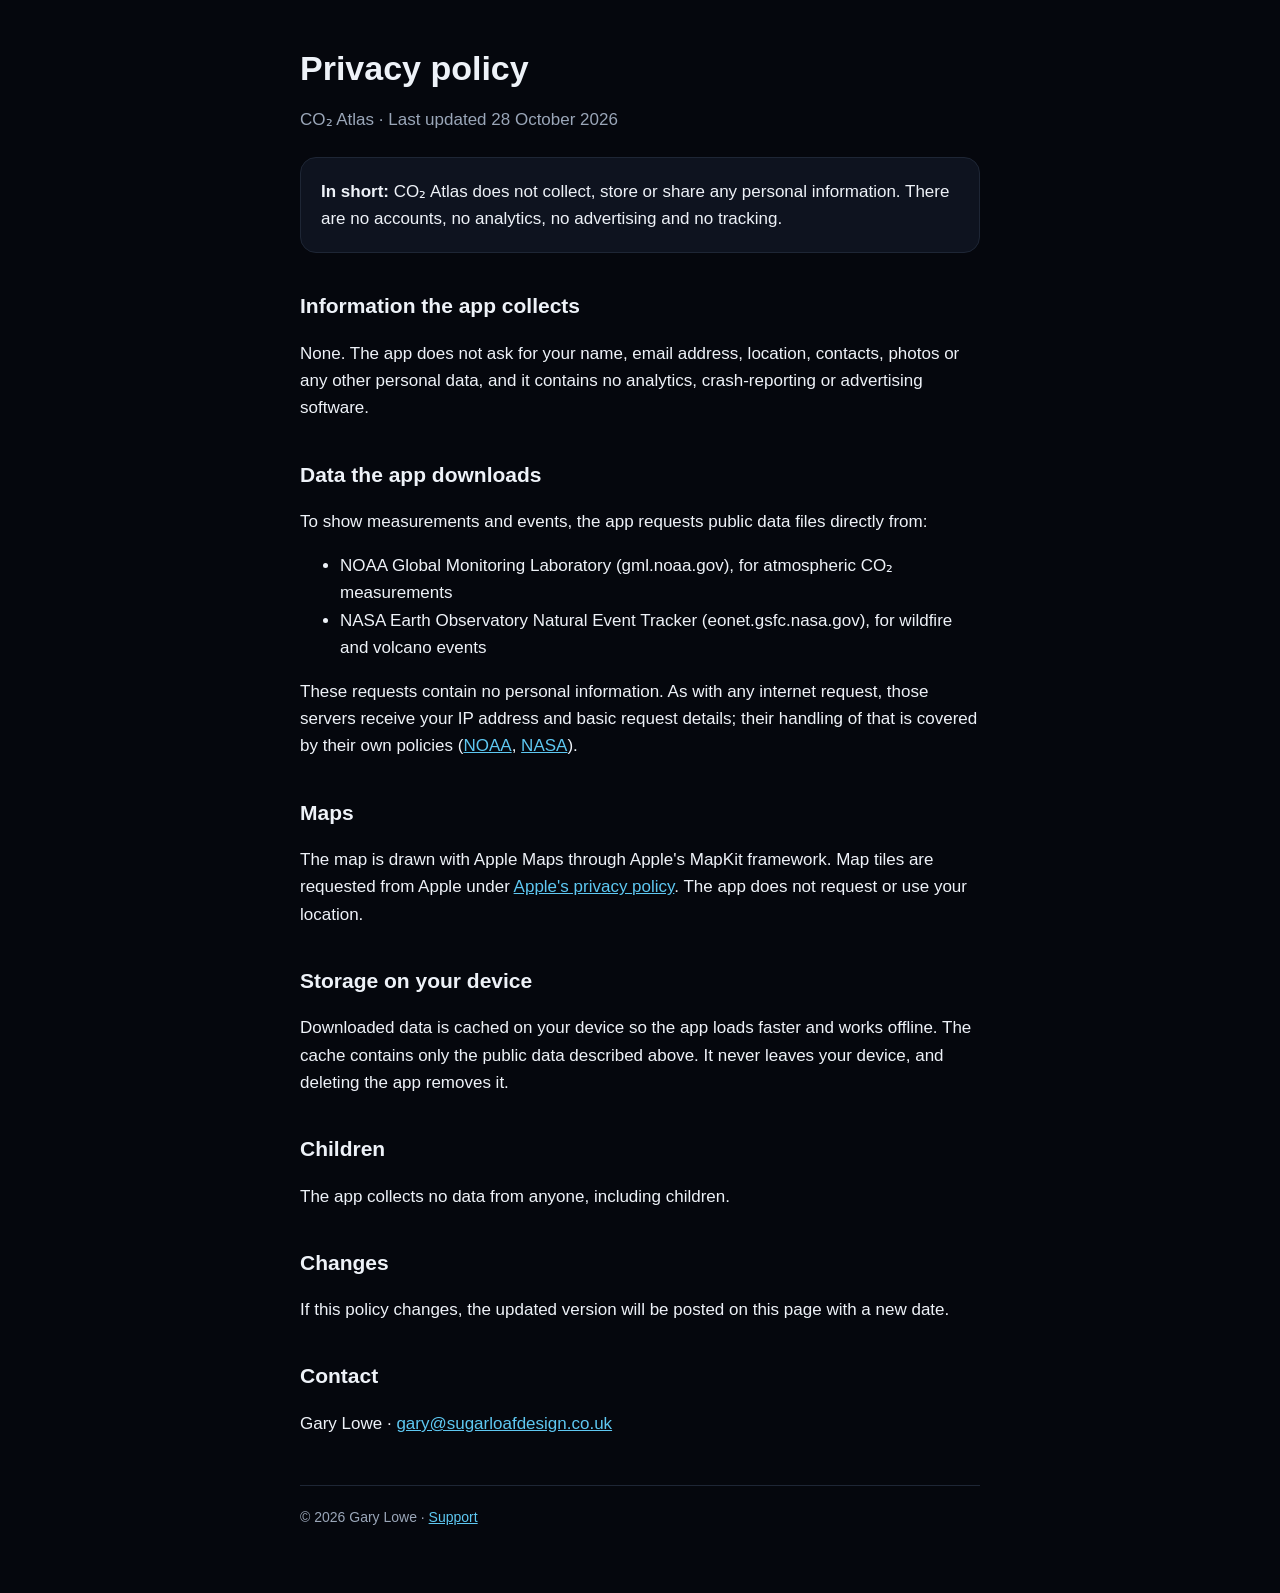
==== privacy.html @ 08dc384f "Add CO₂ Atlas support and privacy pages Co-Authored-By: Claude Opus 5.5 <noreply@anthropic.com>" ====
<!doctype html>
<html lang="en-GB">
<head>
<meta charset="utf-8">
<meta name="viewport" content="width=device-width, initial-scale=1">
<title>CO₂ Atlas – Privacy Policy</title>
<link rel="stylesheet" href="style.css">
</head>
<body>
<main>
<h1>Privacy policy</h1>
<p class="dim">CO₂ Atlas · Last updated 28 October 2026</p>

<div class="card">
<strong>In short:</strong> CO₂ Atlas does not collect, store or share any personal information. There are no accounts, no analytics, no advertising and no tracking.
</div>

<h2>Information the app collects</h2>
<p>None. The app does not ask for your name, email address, location, contacts, photos or any other personal data, and it contains no analytics, crash-reporting or advertising software.</p>

<h2>Data the app downloads</h2>
<p>To show measurements and events, the app requests public data files directly from:</p>
<ul>
<li>NOAA Global Monitoring Laboratory (gml.noaa.gov), for atmospheric CO₂ measurements</li>
<li>NASA Earth Observatory Natural Event Tracker (eonet.gsfc.nasa.gov), for wildfire and volcano events</li>
</ul>
<p>These requests contain no personal information. As with any internet request, those servers receive your IP address and basic request details; their handling of that is covered by their own policies (<a href="https://www.noaa.gov/">NOAA</a>, <a href="https://www.nasa.gov/privacy/">NASA</a>).</p>

<h2>Maps</h2>
<p>The map is drawn with Apple Maps through Apple's MapKit framework. Map tiles are requested from Apple under <a href="https://www.apple.com/legal/privacy/">Apple's privacy policy</a>. The app does not request or use your location.</p>

<h2>Storage on your device</h2>
<p>Downloaded data is cached on your device so the app loads faster and works offline. The cache contains only the public data described above. It never leaves your device, and deleting the app removes it.</p>

<h2>Children</h2>
<p>The app collects no data from anyone, including children.</p>

<h2>Changes</h2>
<p>If this policy changes, the updated version will be posted on this page with a new date.</p>

<h2>Contact</h2>
<p>Gary Lowe · <a href="mailto:gary@sugarloafdesign.co.uk">gary@sugarloafdesign.co.uk</a></p>

<footer>
© 2026 Gary Lowe · <a href="index.html">Support</a>
</footer>
</main>
</body>
</html>
---- style.css ----
:root { --bg:#05070D; --surface:#0E131F; --text:#EEF2F8; --dim:#9AA6B8; --accent:#5EC8F2; --line:#1E2635; }
* { box-sizing:border-box; }
body { margin:0; background:var(--bg); color:var(--text); font:17px/1.6 -apple-system, BlinkMacSystemFont, "Segoe UI", Roboto, sans-serif; }
main { max-width:720px; margin:0 auto; padding:48px 20px 64px; }
h1 { font-size:34px; line-height:1.2; margin:0 0 8px; }
h2 { font-size:21px; margin:36px 0 8px; }
p, li { color:var(--text); }
.dim { color:var(--dim); }
a { color:var(--accent); }
.card { background:var(--surface); border:1px solid var(--line); border-radius:16px; padding:20px; margin:24px 0; }
footer { margin-top:48px; padding-top:20px; border-top:1px solid var(--line); color:var(--dim); font-size:14px; }
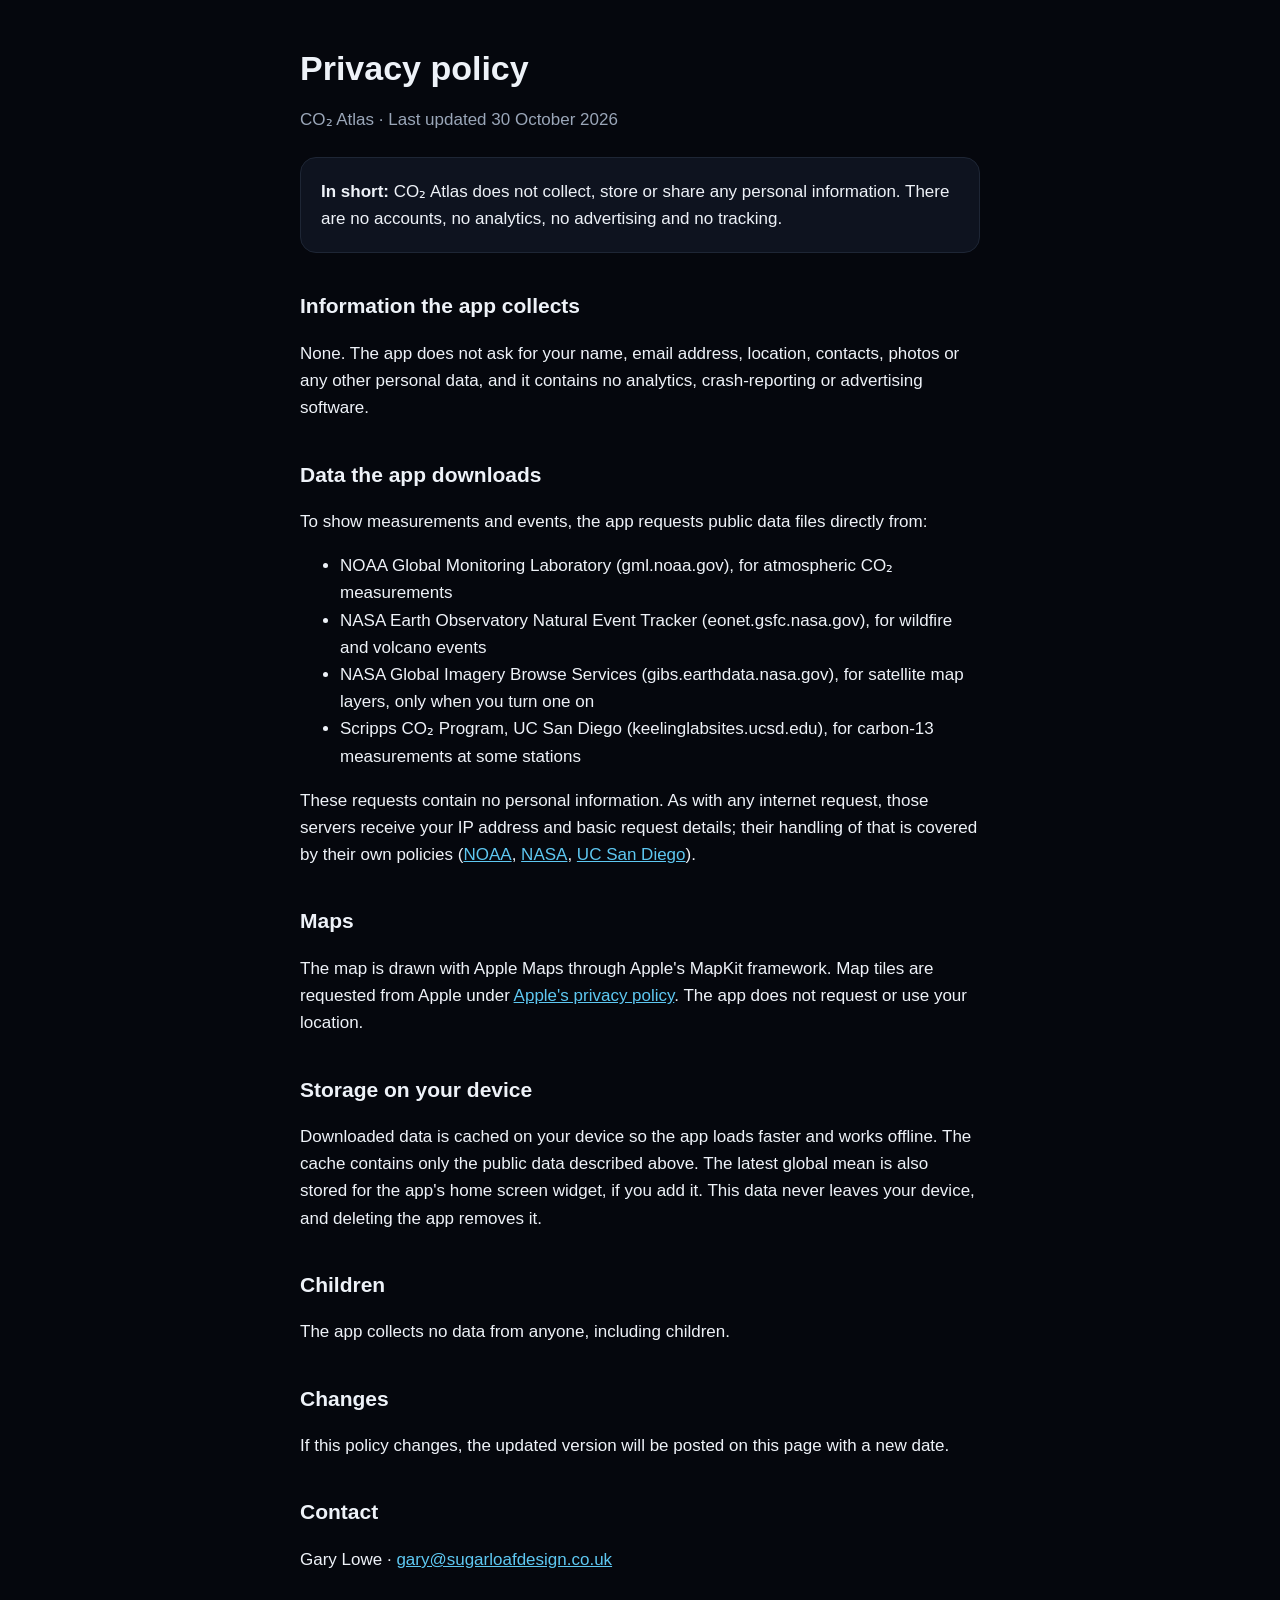
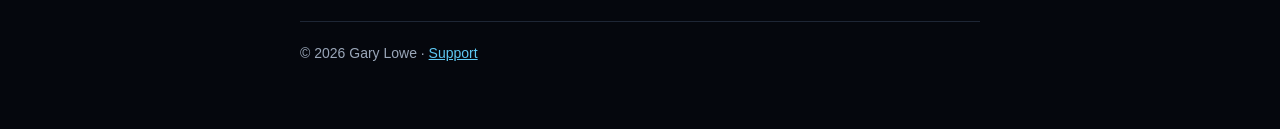
==== commit dc1d4cc8: "List NASA GIBS and Scripps as data sources The app now also requests satellite map layers from NASA " ====
--- a/privacy.html
+++ b/privacy.html
@@ -9,7 +9,7 @@
 <body>
 <main>
 <h1>Privacy policy</h1>
-<p class="dim">CO₂ Atlas · Last updated 28 October 2026</p>
+<p class="dim">CO₂ Atlas · Last updated 30 October 2026</p>
 
 <div class="card">
 <strong>In short:</strong> CO₂ Atlas does not collect, store or share any personal information. There are no accounts, no analytics, no advertising and no tracking.
@@ -23,14 +23,16 @@
 <ul>
 <li>NOAA Global Monitoring Laboratory (gml.noaa.gov), for atmospheric CO₂ measurements</li>
 <li>NASA Earth Observatory Natural Event Tracker (eonet.gsfc.nasa.gov), for wildfire and volcano events</li>
+<li>NASA Global Imagery Browse Services (gibs.earthdata.nasa.gov), for satellite map layers, only when you turn one on</li>
+<li>Scripps CO₂ Program, UC San Diego (keelinglabsites.ucsd.edu), for carbon-13 measurements at some stations</li>
 </ul>
-<p>These requests contain no personal information. As with any internet request, those servers receive your IP address and basic request details; their handling of that is covered by their own policies (<a href="https://www.noaa.gov/">NOAA</a>, <a href="https://www.nasa.gov/privacy/">NASA</a>).</p>
+<p>These requests contain no personal information. As with any internet request, those servers receive your IP address and basic request details; their handling of that is covered by their own policies (<a href="https://www.noaa.gov/">NOAA</a>, <a href="https://www.nasa.gov/privacy/">NASA</a>, <a href="https://ucsd.edu/about/terms-of-use.html">UC San Diego</a>).</p>
 
 <h2>Maps</h2>
 <p>The map is drawn with Apple Maps through Apple's MapKit framework. Map tiles are requested from Apple under <a href="https://www.apple.com/legal/privacy/">Apple's privacy policy</a>. The app does not request or use your location.</p>
 
 <h2>Storage on your device</h2>
-<p>Downloaded data is cached on your device so the app loads faster and works offline. The cache contains only the public data described above. It never leaves your device, and deleting the app removes it.</p>
+<p>Downloaded data is cached on your device so the app loads faster and works offline. The cache contains only the public data described above. The latest global mean is also stored for the app's home screen widget, if you add it. This data never leaves your device, and deleting the app removes it.</p>
 
 <h2>Children</h2>
 <p>The app collects no data from anyone, including children.</p>
